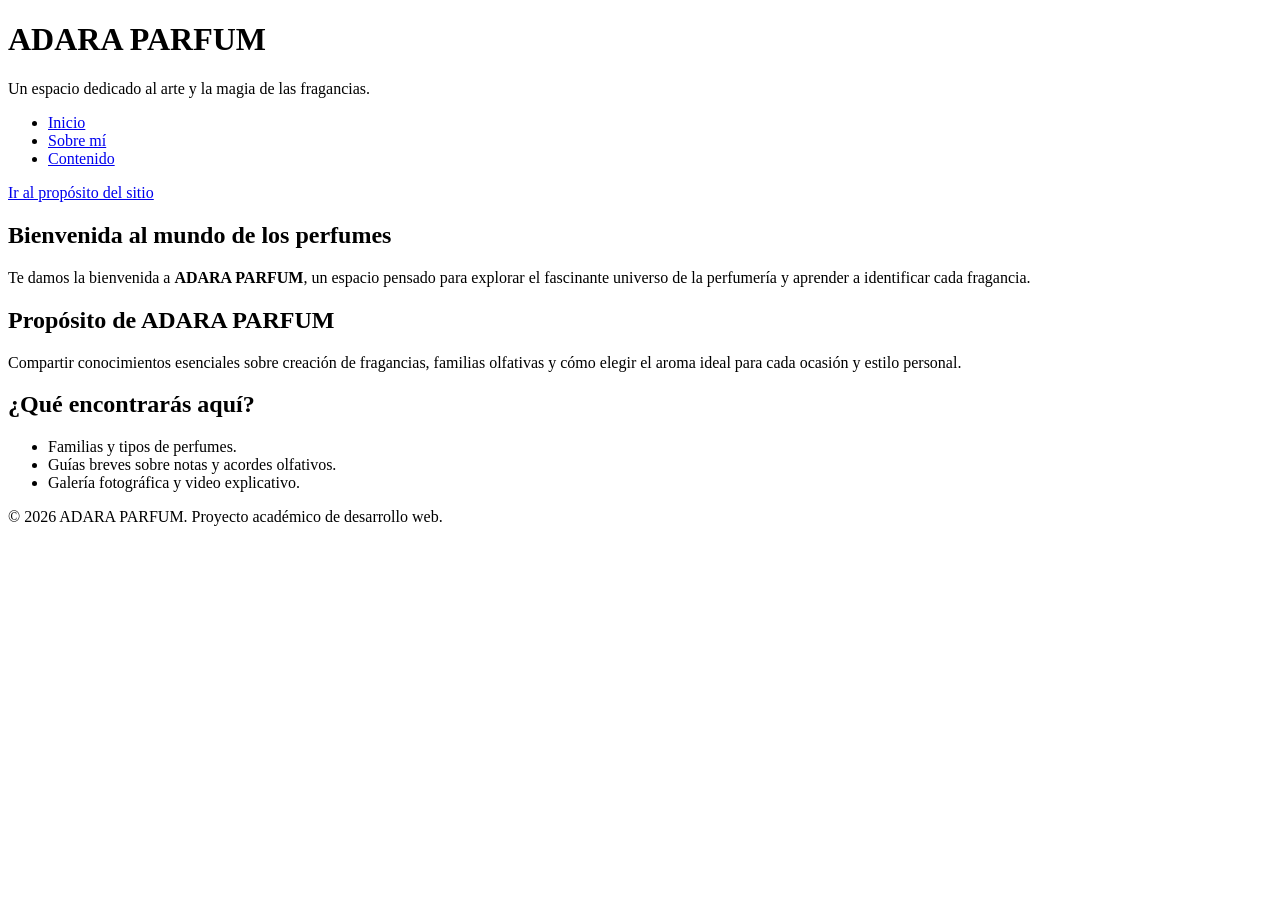
==== index.html @ bd001c68 "first commit" ====
<!DOCTYPE html>
<html lang="es">
<head>
    <meta charset="UTF-8">
    <meta name="viewport" content="width=device-width, initial-scale=1.0">
    <title>ADARA PARFUM | Inicio</title>
</head>
<body>

    <header>
        <h1>ADARA PARFUM</h1>
        <p>Un espacio dedicado al arte y la magia de las fragancias.</p>
        <nav>
            <ul>
                <li><a href="index.html">Inicio</a></li>
                <li><a href="sobre-mi.html">Sobre mí</a></li>
                <li><a href="contenido.html">Contenido</a></li>
            </ul>
        </nav>
    </header>

    <p>
        <a href="#proposito">Ir al propósito del sitio</a>
    </p>

    <main>
        <section id="presentacion">
            <h2>Bienvenida al mundo de los perfumes</h2>
            <p>
                Te damos la bienvenida a <strong>ADARA PARFUM</strong>, un espacio pensado para explorar el fascinante universo de la perfumería y aprender a identificar cada fragancia.
            </p>
        </section>

        <section id="proposito">
            <h2>Propósito de ADARA PARFUM</h2>
            <p>
                Compartir conocimientos esenciales sobre creación de fragancias, familias olfativas y cómo elegir el aroma ideal para cada ocasión y estilo personal.
            </p>
        </section>

        <section id="oferta">
            <h2>¿Qué encontrarás aquí?</h2>
            <ul>
                <li>Familias y tipos de perfumes.</li>
                <li>Guías breves sobre notas y acordes olfativos.</li>
                <li>Galería fotográfica y video explicativo.</li>
            </ul>
        </section>
    </main>

    <footer>
        <p>&copy; 2026 ADARA PARFUM. Proyecto académico de desarrollo web.</p>
    </footer>

</body>
</html>
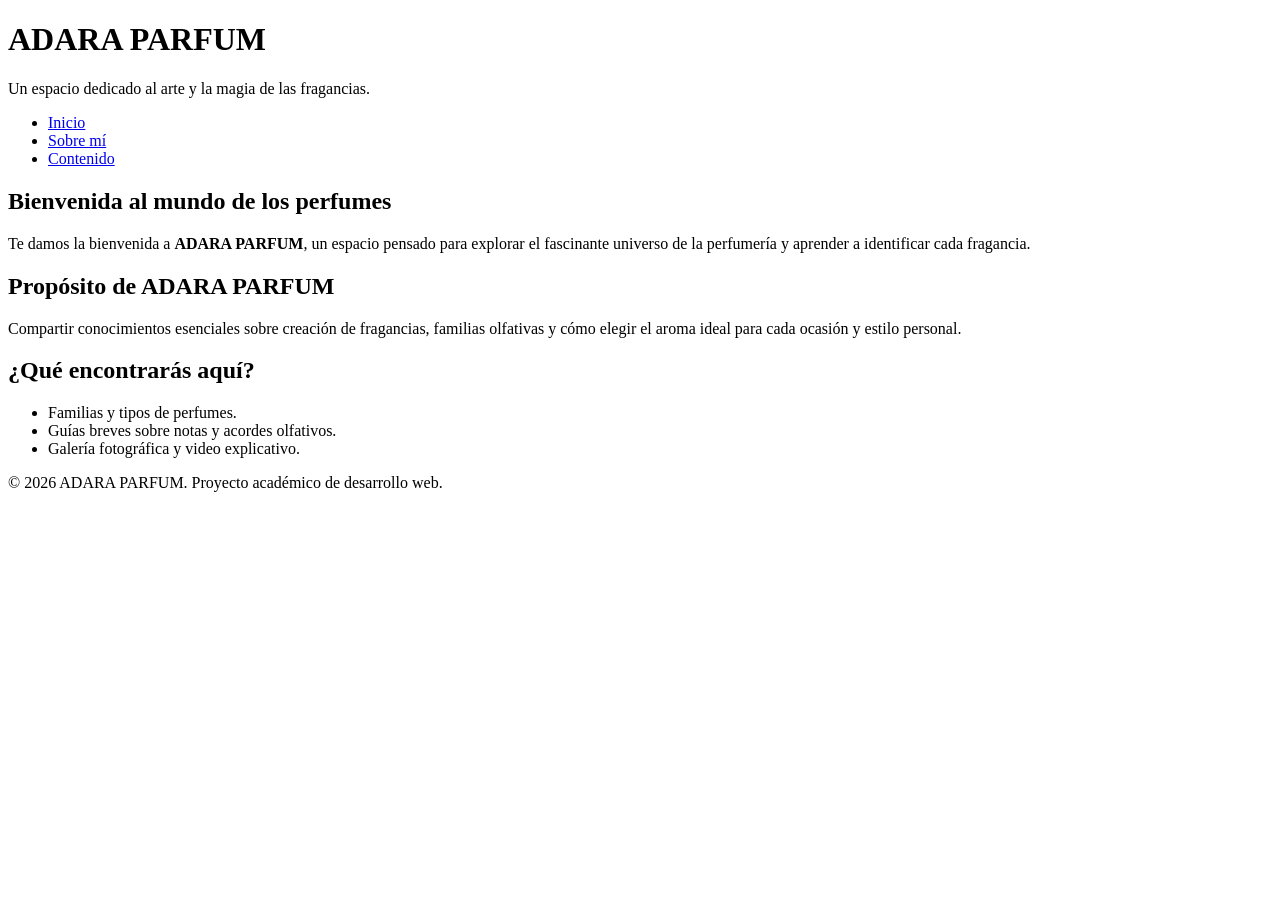
==== commit 14b46b1e: "arreglo codigo" ====
--- a/index.html
+++ b/index.html
@@ -1,10 +1,12 @@
 <!DOCTYPE html>
 <html lang="es">
+
 <head>
     <meta charset="UTF-8">
     <meta name="viewport" content="width=device-width, initial-scale=1.0">
     <title>ADARA PARFUM | Inicio</title>
 </head>
+
 <body>
 
     <header>
@@ -19,22 +21,20 @@
         </nav>
     </header>
 
-    <p>
-        <a href="#proposito">Ir al propósito del sitio</a>
-    </p>
-
     <main>
         <section id="presentacion">
             <h2>Bienvenida al mundo de los perfumes</h2>
             <p>
-                Te damos la bienvenida a <strong>ADARA PARFUM</strong>, un espacio pensado para explorar el fascinante universo de la perfumería y aprender a identificar cada fragancia.
+                Te damos la bienvenida a <strong>ADARA PARFUM</strong>, un espacio pensado para explorar el fascinante
+                universo de la perfumería y aprender a identificar cada fragancia.
             </p>
         </section>
 
         <section id="proposito">
             <h2>Propósito de ADARA PARFUM</h2>
             <p>
-                Compartir conocimientos esenciales sobre creación de fragancias, familias olfativas y cómo elegir el aroma ideal para cada ocasión y estilo personal.
+                Compartir conocimientos esenciales sobre creación de fragancias, familias olfativas y cómo elegir el
+                aroma ideal para cada ocasión y estilo personal.
             </p>
         </section>
 
@@ -53,4 +53,5 @@
     </footer>
 
 </body>
-</html>
+
+</html>
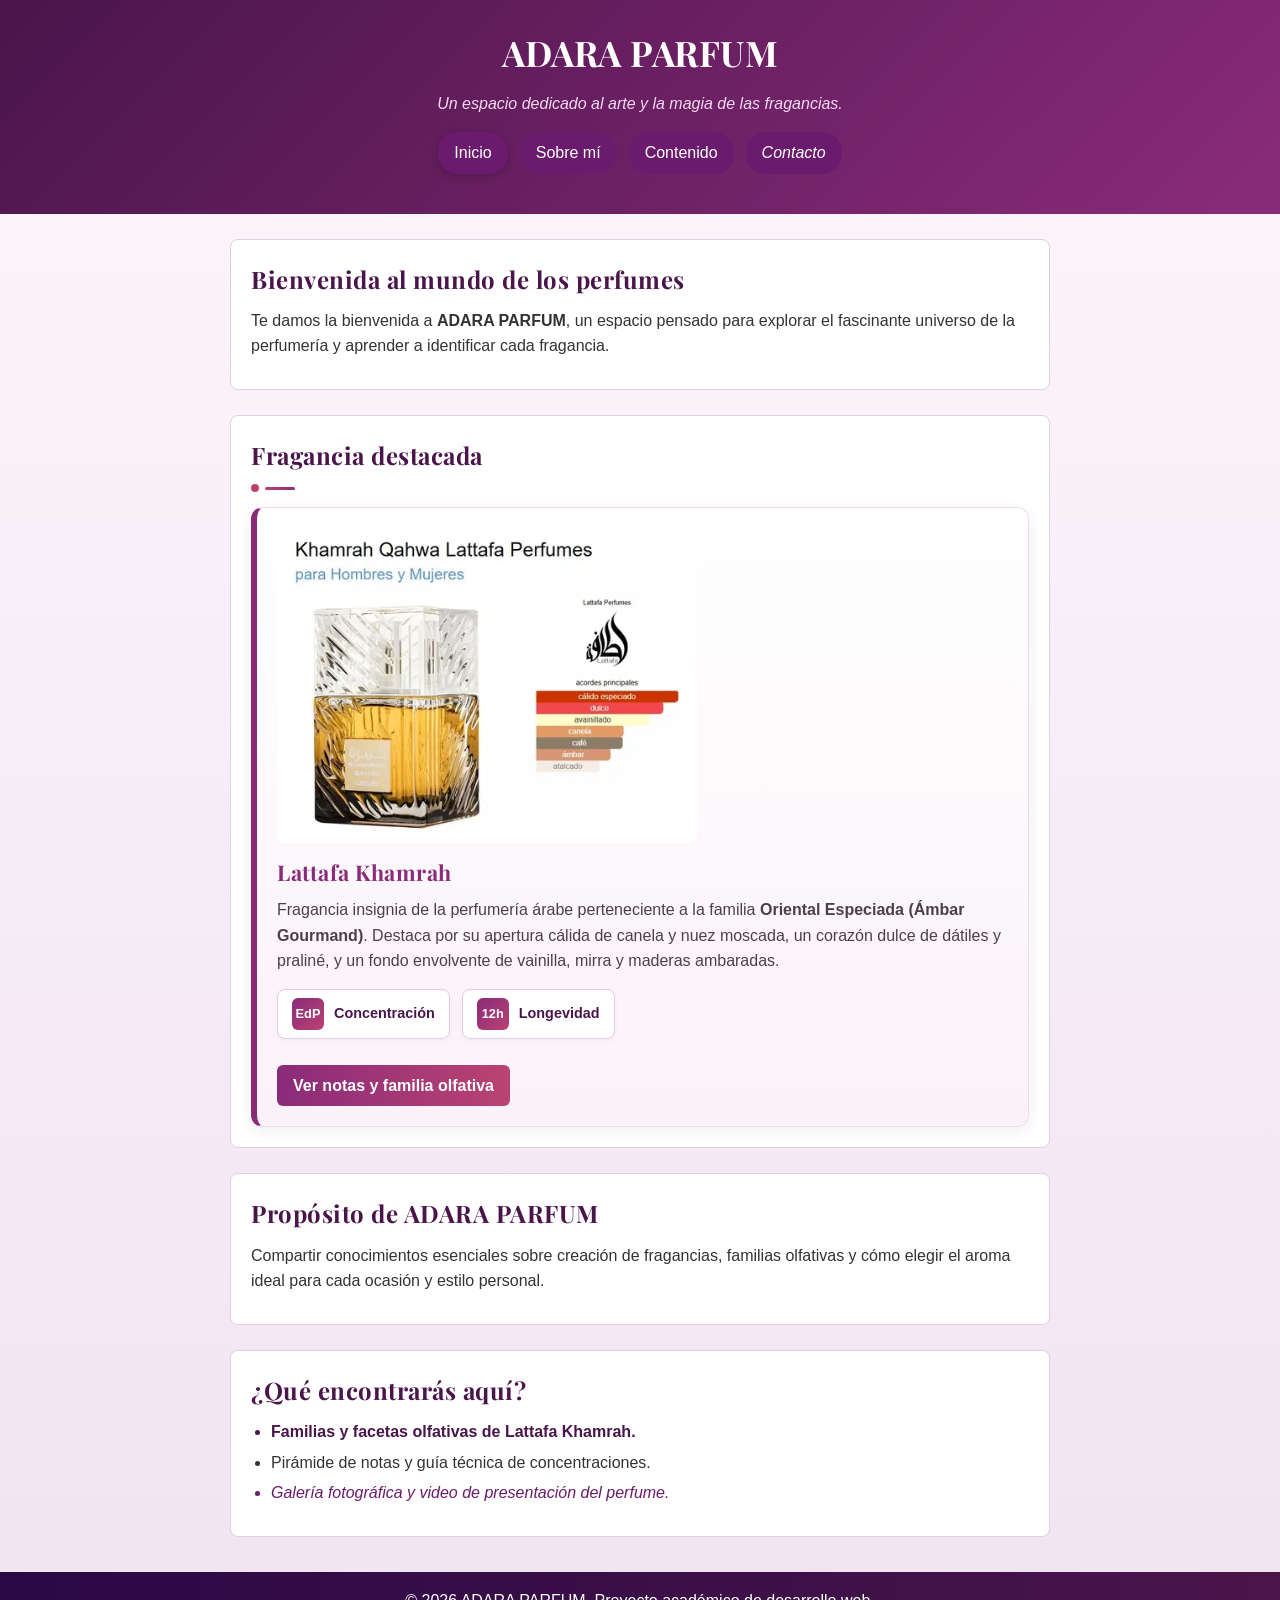
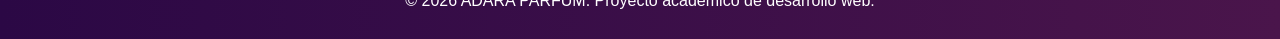
==== commit aacb1e8a: "index" ====
--- a/index.html
+++ b/index.html
@@ -5,6 +5,7 @@
     <meta charset="UTF-8">
     <meta name="viewport" content="width=device-width, initial-scale=1.0">
     <title>ADARA PARFUM | Inicio</title>
+    <link rel="stylesheet" href="../style/style.css">
 </head>
 
 <body>
@@ -12,11 +13,12 @@
     <header>
         <h1>ADARA PARFUM</h1>
         <p>Un espacio dedicado al arte y la magia de las fragancias.</p>
-        <nav>
-            <ul>
-                <li><a href="index.html">Inicio</a></li>
-                <li><a href="sobre-mi.html">Sobre mí</a></li>
-                <li><a href="contenido.html">Contenido</a></li>
+        <nav class="menu">
+            <ul class="menu__lista">
+                <li class="menu__item"><a href="index.html" class="menu__enlace menu__enlace--activo">Inicio</a></li>
+                <li class="menu__item"><a href="sobre-mi.html" class="menu__enlace">Sobre mí</a></li>
+                <li class="menu__item"><a href="contenido.html" class="menu__enlace">Contenido</a></li>
+                <li class="menu__item"><a href="contacto.html" class="menu__enlace">Contacto</a></li>
             </ul>
         </nav>
     </header>
@@ -30,6 +32,31 @@
             </p>
         </section>
 
+        <section id="proyecto-destacado">
+            <h2>Fragancia destacada</h2>
+            <div class="detalle-decorativo">
+                <span class="punto-circulo"></span>
+                <span class="linea-cuadrada"></span>
+            </div>
+            <article class="tarjeta tarjeta--destacada">
+                <img src="../recursos/khamram.jpg" alt="Frasco de cristal del perfume Lattafa Khamrah" class="tarjeta__imagen">
+                <h3 class="tarjeta__titulo tarjeta__titulo--resaltado">Lattafa Khamrah</h3>
+                <p class="tarjeta__texto">Fragancia insignia de la perfumería árabe perteneciente a la familia <strong>Oriental Especiada (Ámbar Gourmand)</strong>. Destaca por su apertura cálida de canela y nuez moscada, un corazón dulce de dátiles y praliné, y un fondo envolvente de vainilla, mirra y maderas ambaradas.</p>
+                <div class="badges-contenedor">
+                    <div class="tarjeta-metrica">
+                        <span class="figura-cuadrado">EdP</span>
+                        <span class="tarjeta-metrica__etiqueta">Concentración</span>
+                    </div>
+                    <div class="tarjeta-metrica">
+                        <span class="figura-cuadrado">12h</span>
+                        <span class="tarjeta-metrica__etiqueta">Longevidad</span>
+                    </div>
+                </div>
+                <br>
+                <a href="contenido.html" class="tarjeta__enlace tarjeta__enlace--primario">Ver notas y familia olfativa</a>
+            </article>
+        </section>
+
         <section id="proposito">
             <h2>Propósito de ADARA PARFUM</h2>
             <p>
@@ -41,9 +68,9 @@
         <section id="oferta">
             <h2>¿Qué encontrarás aquí?</h2>
             <ul>
-                <li>Familias y tipos de perfumes.</li>
-                <li>Guías breves sobre notas y acordes olfativos.</li>
-                <li>Galería fotográfica y video explicativo.</li>
+                <li>Familias y facetas olfativas de Lattafa Khamrah.</li>
+                <li>Pirámide de notas y guía técnica de concentraciones.</li>
+                <li>Galería fotográfica y video de presentación del perfume.</li>
             </ul>
         </section>
     </main>
--- a/style/style.css
+++ b/style/style.css
@@ -0,0 +1,422 @@
+@import url('https://fonts.googleapis.com/css2?family=Playfair+Display:ital,wght@0,600;0,700;1,400&display=swap');
+
+/* Base y tipografia */
+* {
+    margin: 0;
+    padding: 0;
+    box-sizing: border-box;
+}
+
+body {
+    font-family: Arial, Helvetica, sans-serif;
+    color: #333333;
+    line-height: 1.6;
+    background: linear-gradient(#fdf5fc, #f0e4f0);
+    min-height: 100vh;
+}
+
+:is(h1, h2, h3) {
+    font-family: 'Playfair Display', Georgia, Garamond, 'Times New Roman', serif;
+    color: #4a154b;
+    letter-spacing: 0.5px;
+    margin-bottom: 10px;
+}
+
+p, ul {
+    margin-bottom: 10px;
+}
+
+ul {
+    margin-left: 20px;
+}
+
+li {
+    margin-bottom: 5px;
+}
+
+/* Encabezado y menu */
+header, footer {
+    color: #ffffff;
+    text-align: center;
+}
+
+header {
+    background: linear-gradient(135deg, #4a154b, #8a2b7a);
+    padding: 25px 15px;
+}
+
+header h1 {
+    font-size: 2.2rem;
+    color: #ffffff;
+}
+
+header p {
+    color: #f3d9f0;
+    font-style: italic;
+    margin-bottom: 15px;
+}
+
+.menu__lista {
+    list-style: none;
+    display: flex;
+    justify-content: center;
+    gap: 12px;
+    flex-wrap: wrap;
+    margin-left: 0;
+}
+
+.menu__lista > .menu__item > .menu__enlace {
+    color: #ffffff;
+    text-decoration: none;
+    background: #6a1b6d;
+    padding: 8px 16px;
+    border-radius: 20px;
+    display: inline-block;
+    font-weight: 500;
+}
+
+.menu__enlace--activo {
+    background: linear-gradient(to right, #8a2b7a, #ba4372);
+    box-shadow: 0 2px 8px rgba(0, 0, 0, 0.2);
+}
+
+/* Secciones y contenedores */
+main {
+    width: 88%;
+    max-width: 820px;
+    margin: 25px auto;
+}
+
+section {
+    background: #ffffff;
+    padding: 20px;
+    border-radius: 8px;
+    border: 1px solid #e0d0e2;
+}
+
+section:not(:last-child) {
+    margin-bottom: 25px;
+}
+
+/* Tarjeta BEM */
+.tarjeta {
+    background: #ffffff;
+    border-radius: 12px;
+    border: 1px solid #edddee;
+    padding: 20px;
+    margin-top: 15px;
+    box-shadow: 0 4px 14px rgba(74, 21, 75, 0.08);
+}
+
+.tarjeta--destacada {
+    border-left: 6px solid #8a2b7a;
+    background: linear-gradient(180deg, #ffffff 0%, #faf2f8 100%);
+}
+
+.tarjeta__imagen {
+    width: 100%;
+    max-width: 420px;
+    height: auto;
+    border-radius: 8px;
+    display: block;
+    margin-bottom: 12px;
+}
+
+.tarjeta__titulo {
+    font-size: 1.35rem;
+    margin-bottom: 8px;
+}
+
+.tarjeta__titulo--resaltado {
+    color: #8a2b7a;
+}
+
+.tarjeta__texto {
+    color: #4a404c;
+    font-size: 1rem;
+    margin-bottom: 14px;
+}
+
+.tarjeta__enlace {
+    display: inline-block;
+    padding: 8px 16px;
+    border-radius: 6px;
+    text-decoration: none;
+    font-weight: 600;
+}
+
+.tarjeta__enlace--primario {
+    background: linear-gradient(to right, #8a2b7a, #ba4372);
+    color: #ffffff;
+}
+
+/* Tablas y listas */
+.tabla-fragancias {
+    width: 100%;
+    border-collapse: collapse;
+    margin-top: 15px;
+}
+
+.tabla-fragancias th,
+.tabla-fragancias td {
+    padding: 10px 14px;
+    border: 1px solid #e4d3e6;
+    text-align: left;
+}
+
+.tabla-fragancias thead th {
+    background: linear-gradient(to right, #4a154b, #7d2a74);
+    color: #ffffff;
+}
+
+.tabla-fragancias tbody tr:nth-child(even) {
+    background-color: #faf0f8;
+}
+
+.tabla-fragancias tbody tr:nth-child(odd) {
+    background-color: #ffffff;
+}
+
+ul li:first-child {
+    font-weight: 600;
+    color: #4a154b;
+}
+
+ul li:last-child {
+    font-style: italic;
+    color: #6a1b6d;
+}
+
+/* Enlaces por atributo */
+a[href^="https"] {
+    color: #0b62a4;
+    text-decoration: underline dotted;
+    font-weight: 600;
+}
+
+a[href^="https"]::after {
+    content: " ↗";
+    font-size: 0.85em;
+}
+
+a[href$=".pdf"] {
+    color: #b52b27;
+    font-weight: bold;
+    text-decoration: none;
+    border-bottom: 2px solid #b52b27;
+}
+
+a[href$=".pdf"]::after {
+    content: " [PDF]";
+    font-size: 0.8em;
+}
+
+/* Estados interactivos */
+a, button {
+    cursor: pointer;
+}
+
+a:focus, button:focus {
+    outline: 2px dashed #ba4372;
+    outline-offset: 3px;
+}
+
+a:hover {
+    opacity: 0.85;
+}
+
+.menu__enlace:hover {
+    background: linear-gradient(to right, #8a2b7a, #b3398b);
+}
+
+button:active,
+.btn-enlace:active,
+.tarjeta__enlace:active {
+    filter: brightness(0.85);
+}
+
+/* Formularios y multimedia */
+.btn-enlace, button {
+    color: #ffffff;
+    text-decoration: none;
+    padding: 8px 16px;
+    border-radius: 5px;
+    display: inline-block;
+    background: linear-gradient(to right, #6a1b6d, #9c27b0);
+    border: none;
+    font-size: 1rem;
+    font-family: inherit;
+}
+
+input {
+    width: 100%;
+    max-width: 400px;
+    padding: 8px;
+    margin-top: 5px;
+    border: 1px solid #cccccc;
+    border-radius: 4px;
+}
+
+#resultado {
+    border-left: 5px solid #8a2b7a;
+}
+
+.acceso-rapido, figure {
+    text-align: center;
+    margin: 15px 0;
+}
+
+img, video {
+    max-width: 100%;
+    height: auto;
+    border-radius: 8px;
+}
+
+iframe {
+    display: block;
+    margin: 0 auto;
+    max-width: 100%;
+    border-radius: 10px;
+    border: none;
+    box-shadow: 0 4px 15px rgba(74, 21, 75, 0.15);
+}
+
+figcaption {
+    margin-top: 6px;
+    font-size: 0.9rem;
+    color: #666666;
+    font-style: italic;
+}
+
+footer {
+    background: linear-gradient(to right, #2b0845, #4a154b);
+    padding: 16px;
+    margin-top: 35px;
+}
+
+/* Elementos geometricos */
+.perfil-contenedor {
+    display: flex;
+    align-items: center;
+    gap: 20px;
+    flex-wrap: wrap;
+}
+
+.perfil-texto {
+    flex: 1;
+    min-width: 240px;
+}
+
+.figura-circulo {
+    width: 65px;
+    height: 65px;
+    border-radius: 50%;
+    background: linear-gradient(135deg, #4a154b, #8a2b7a);
+    display: flex;
+    align-items: center;
+    justify-content: center;
+    color: #ffffff;
+    font-weight: bold;
+    font-size: 1.4rem;
+    box-shadow: 0 4px 12px rgba(74, 21, 75, 0.2);
+    border: 2px solid #ba4372;
+    flex-shrink: 0;
+}
+
+.figura-circulo--icono {
+    width: 48px;
+    height: 48px;
+    font-size: 1.25rem;
+    margin: 0 auto 10px;
+}
+
+.cuadricula-geometrica {
+    display: grid;
+    grid-template-columns: repeat(auto-fit, minmax(200px, 1fr));
+    gap: 15px;
+    margin-top: 15px;
+}
+
+.caja-cuadrada {
+    background: linear-gradient(180deg, #ffffff 0%, #faf3f9 100%);
+    border: 1px solid #edddee;
+    border-radius: 10px;
+    padding: 20px 15px;
+    text-align: center;
+    box-shadow: 0 3px 10px rgba(74, 21, 75, 0.05);
+}
+
+.caja-cuadrada:hover {
+    border-color: #ba4372;
+}
+
+.caja-cuadrada__titulo {
+    font-size: 1.1rem;
+    color: #4a154b;
+    margin-bottom: 6px;
+}
+
+.caja-cuadrada__texto {
+    font-size: 0.9rem;
+    color: #555555;
+    margin-bottom: 0;
+}
+
+.badges-contenedor {
+    display: flex;
+    gap: 12px;
+    flex-wrap: wrap;
+    margin-top: 15px;
+}
+
+.tarjeta-metrica {
+    display: flex;
+    align-items: center;
+    gap: 10px;
+    background: #ffffff;
+    border: 1px solid #e0cde2;
+    border-radius: 8px;
+    padding: 8px 14px;
+    box-shadow: 0 2px 6px rgba(74, 21, 75, 0.04);
+}
+
+.figura-cuadrado {
+    width: 32px;
+    height: 32px;
+    border-radius: 6px;
+    background: linear-gradient(135deg, #8a2b7a, #ba4372);
+    color: #ffffff;
+    display: flex;
+    align-items: center;
+    justify-content: center;
+    font-size: 0.8rem;
+    font-weight: bold;
+    flex-shrink: 0;
+}
+
+.tarjeta-metrica__etiqueta {
+    font-size: 0.9rem;
+    font-weight: 600;
+    color: #4a154b;
+}
+
+.detalle-decorativo {
+    display: flex;
+    align-items: center;
+    gap: 6px;
+    margin: 8px 0 15px;
+}
+
+.punto-circulo {
+    width: 8px;
+    height: 8px;
+    border-radius: 50%;
+    background-color: #ba4372;
+}
+
+.linea-cuadrada {
+    width: 30px;
+    height: 3px;
+    background: linear-gradient(to right, #ba4372, #8a2b7a);
+    border-radius: 2px;
+}
